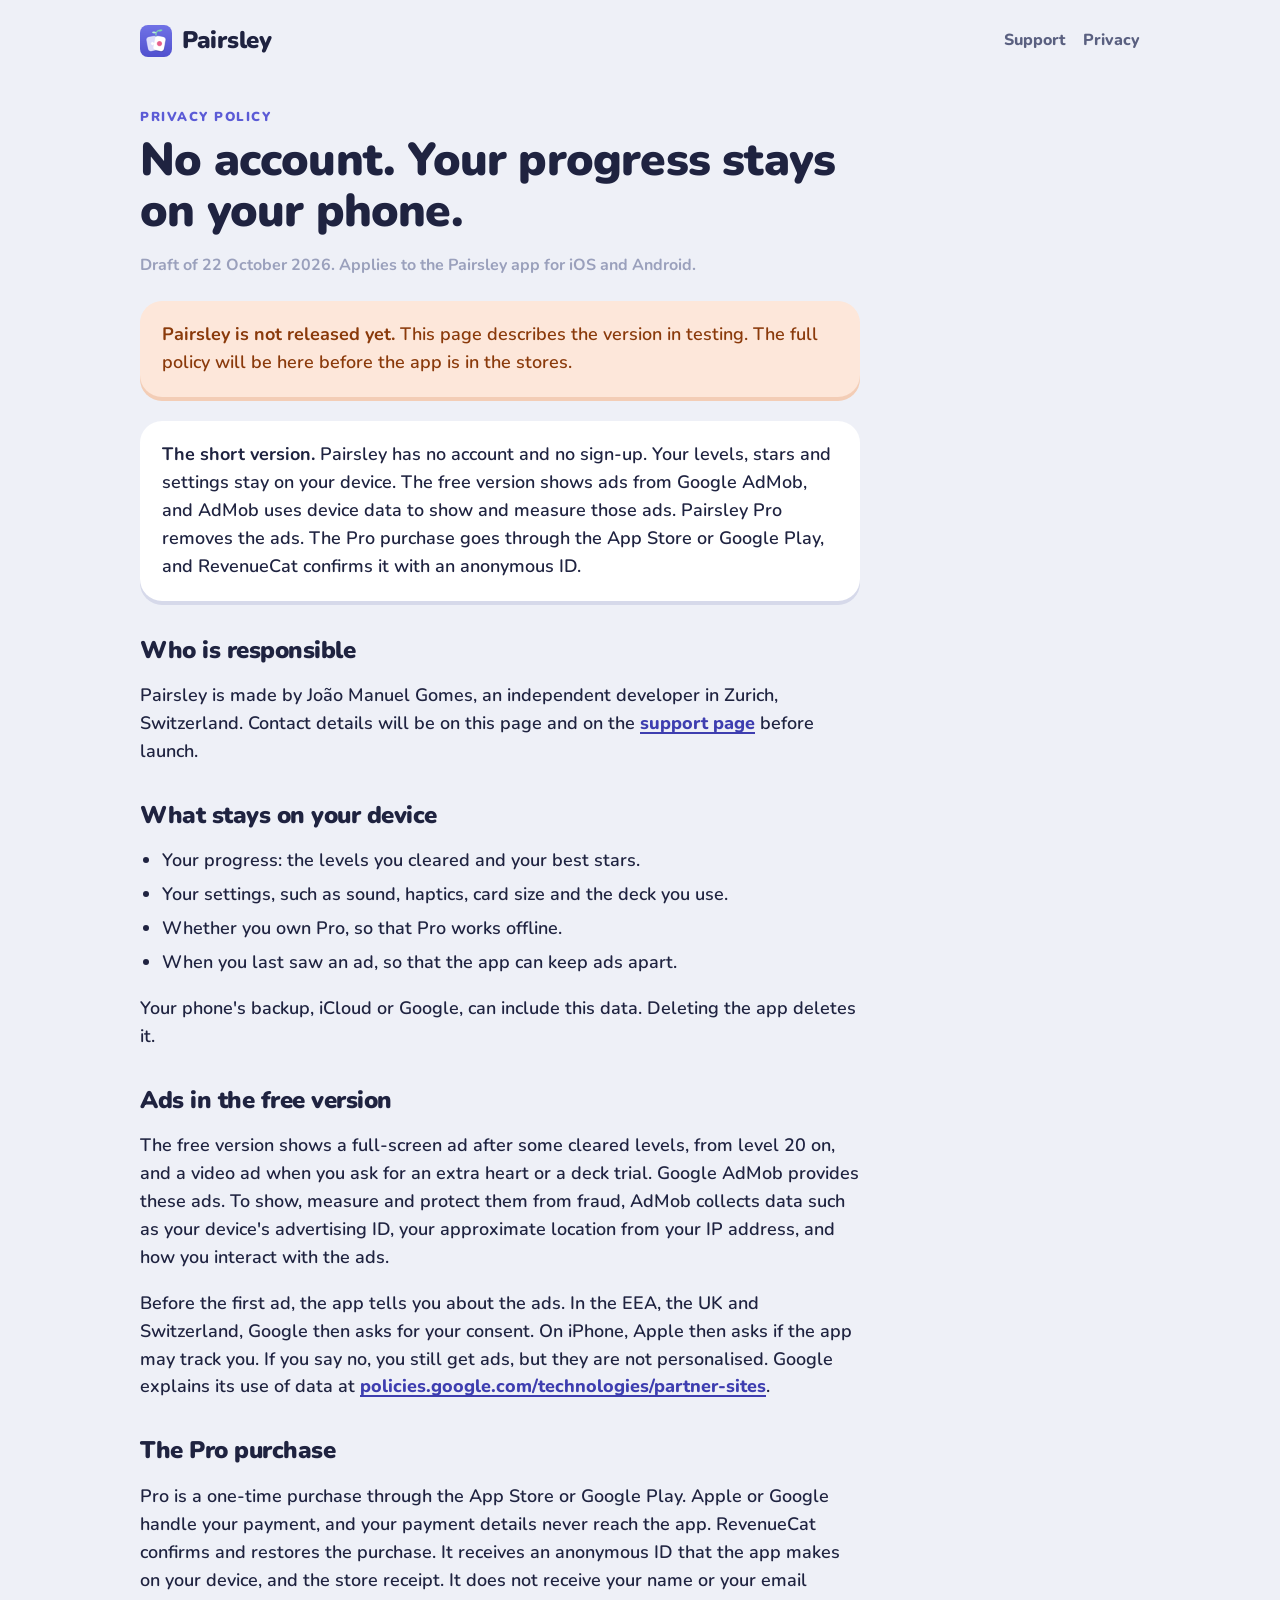
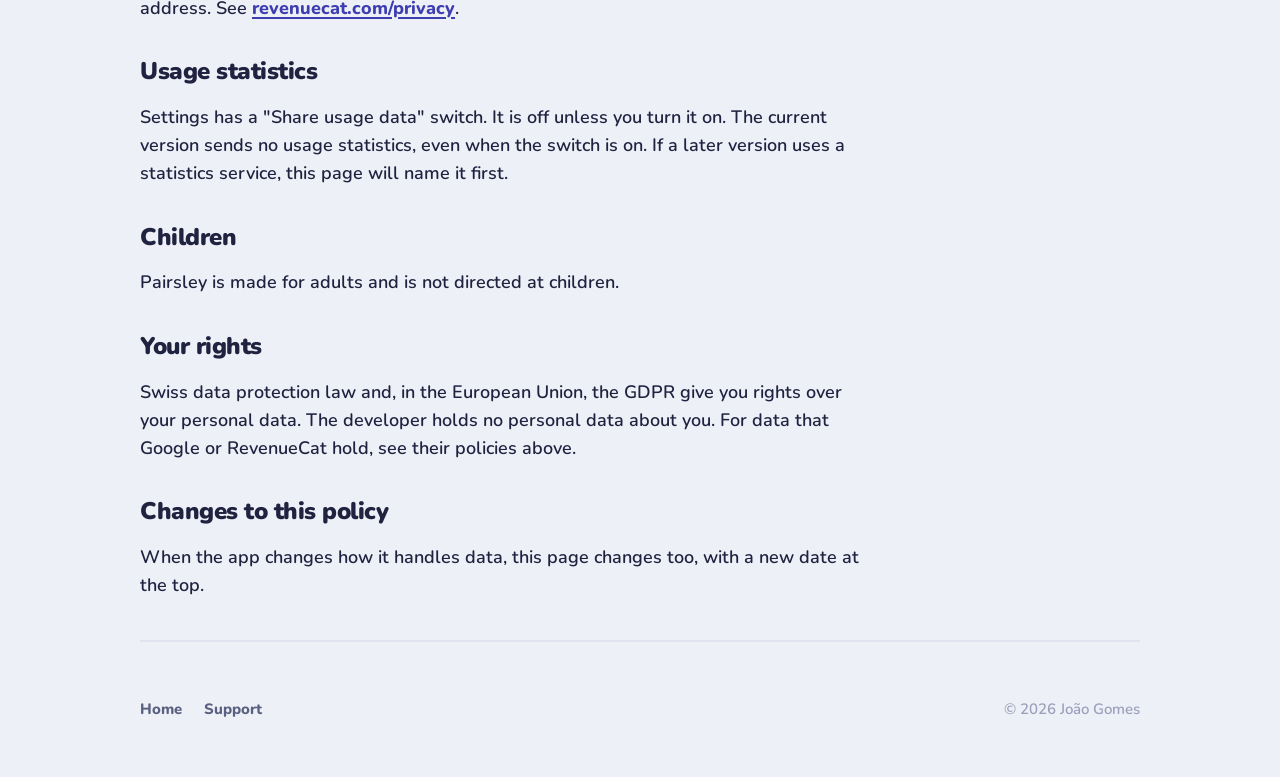
==== privacy/index.html @ c7f66eec "site: add the landing, privacy and support pages The first version of the Pairsley website. The priv" ====
<!doctype html>
<html lang="en">
<head>
  <meta charset="utf-8">
  <meta name="viewport" content="width=device-width, initial-scale=1">
  <title>Privacy policy — Pairsley</title>
  <meta name="description" content="How the Pairsley memory game handles your data. No account, progress stays on your phone, ads in the free version.">
  <meta name="author" content="João Gomes">
  <meta name="theme-color" content="#EEF0F7">
  <link rel="icon" type="image/png" sizes="32x32" href="../assets/icons/icon-32.png">
  <link rel="apple-touch-icon" href="../assets/icons/apple-touch-icon.png">
  <link rel="preconnect" href="https://fonts.googleapis.com">
  <link rel="preconnect" href="https://fonts.gstatic.com" crossorigin>
  <link href="https://fonts.googleapis.com/css2?family=Nunito:wght@600;700;800;900&display=swap" rel="stylesheet">
  <link rel="stylesheet" href="../assets/site.css">
</head>
<body>
<main>
  <header class="brand">
    <a class="wordmark" href="../"><img src="../assets/icons/icon-48.png" width="32" height="32" alt="">Pairsley</a>
    <nav>
      <a href="../support/">Support</a>
      <a href="../privacy/">Privacy</a>
    </nav>
  </header>

  <div class="prose">
    <p class="eyebrow">Privacy policy</p>
    <h1>No account. Your progress stays on your phone.</h1>
    <p class="meta">Draft of 22 October 2026. Applies to the Pairsley app for iOS and Android.</p>

    <div class="card note">
      <p><strong>Pairsley is not released yet.</strong> This page describes the version in testing. The full policy will be here before the app is in the stores.</p>
    </div>

    <div class="card">
      <p><strong>The short version.</strong> Pairsley has no account and no sign-up. Your levels, stars and settings stay on your device. The free version shows ads from Google AdMob, and AdMob uses device data to show and measure those ads. Pairsley Pro removes the ads. The Pro purchase goes through the App Store or Google Play, and RevenueCat confirms it with an anonymous ID.</p>
    </div>

    <h2>Who is responsible</h2>
    <p>Pairsley is made by João Manuel Gomes, an independent developer in Zurich, Switzerland. Contact details will be on this page and on the <a href="../support/">support page</a> before launch.</p>

    <h2>What stays on your device</h2>
    <ul>
      <li>Your progress: the levels you cleared and your best stars.</li>
      <li>Your settings, such as sound, haptics, card size and the deck you use.</li>
      <li>Whether you own Pro, so that Pro works offline.</li>
      <li>When you last saw an ad, so that the app can keep ads apart.</li>
    </ul>
    <p>Your phone's backup, iCloud or Google, can include this data. Deleting the app deletes it.</p>

    <h2>Ads in the free version</h2>
    <p>The free version shows a full-screen ad after some cleared levels, from level 20 on, and a video ad when you ask for an extra heart or a deck trial. Google AdMob provides these ads. To show, measure and protect them from fraud, AdMob collects data such as your device's advertising ID, your approximate location from your IP address, and how you interact with the ads.</p>
    <p>Before the first ad, the app tells you about the ads. In the EEA, the UK and Switzerland, Google then asks for your consent. On iPhone, Apple then asks if the app may track you. If you say no, you still get ads, but they are not personalised. Google explains its use of data at <a href="https://policies.google.com/technologies/partner-sites" rel="noopener">policies.google.com/technologies/partner-sites</a>.</p>

    <h2>The Pro purchase</h2>
    <p>Pro is a one-time purchase through the App Store or Google Play. Apple or Google handle your payment, and your payment details never reach the app. RevenueCat confirms and restores the purchase. It receives an anonymous ID that the app makes on your device, and the store receipt. It does not receive your name or your email address. See <a href="https://www.revenuecat.com/privacy" rel="noopener">revenuecat.com/privacy</a>.</p>

    <h2>Usage statistics</h2>
    <p>Settings has a "Share usage data" switch. It is off unless you turn it on. The current version sends no usage statistics, even when the switch is on. If a later version uses a statistics service, this page will name it first.</p>

    <h2>Children</h2>
    <p>Pairsley is made for adults and is not directed at children.</p>

    <h2>Your rights</h2>
    <p>Swiss data protection law and, in the European Union, the GDPR give you rights over your personal data. The developer holds no personal data about you. For data that Google or RevenueCat hold, see their policies above.</p>

    <h2>Changes to this policy</h2>
    <p>When the app changes how it handles data, this page changes too, with a new date at the top.</p>
  </div>

  <footer>
    <a href="../">Home</a>
    <a href="../support/">Support</a>
    <span class="copy">© 2026 João Gomes</span>
  </footer>
</main>
</body>
</html>
---- assets/site.css ----
/* Pairsley site. Light only, like the app: approach B "Soft". */

:root {
  --canvas: #EEF0F7;
  --surface: #FFFFFF;
  --ink: #1F2340;
  --ink-soft: #5A6080;
  --ink-muted: #9AA0BC;
  --accent: #5B5BD6;
  --accent-edge: #3E3EB0;
  --line: #E1E4F0;
  --white-edge: #D6D9EA;
  --match: #DFF5EA;
  --match-ink: #0F9A82;
  --peach: #FDE7DA;
  --peach-ink: #8A3A0B;
  --lilac: #E3E3FB;
  --heart: #F06A8A;
  --star: #F5B83D;
  --radius: 22px;
  color-scheme: light;
}

* { box-sizing: border-box; }

html { -webkit-text-size-adjust: 100%; }

body {
  margin: 0;
  background: var(--canvas);
  color: var(--ink);
  font-family: "Nunito", system-ui, -apple-system, "Segoe UI", sans-serif;
  font-weight: 600;
  font-size: 18px;
  line-height: 1.55;
}

a { color: var(--accent-edge); font-weight: 800; text-decoration-thickness: 2px; text-underline-offset: 3px; overflow-wrap: anywhere; }
a:hover { color: var(--accent); }

main { overflow-wrap: break-word; max-width: 1040px; margin: 0 auto; padding: 0 20px 56px; }
.prose { max-width: 720px; }

/* Header */
.brand { display: flex; align-items: center; justify-content: space-between; padding: 22px 0 8px; }
.wordmark { display: inline-flex; align-items: center; gap: 10px; color: var(--ink); text-decoration: none; font-weight: 900; font-size: 24px; letter-spacing: -0.3px; }
.wordmark img { border-radius: 8px; }
.brand nav { display: flex; gap: 18px; }
.brand nav a { color: var(--ink-soft); text-decoration: none; font-size: 16px; }
.brand nav a:hover { color: var(--ink); }

/* Hero */
.hero { display: grid; grid-template-columns: 1.1fr 1fr; gap: 40px; align-items: center; padding: 40px 0 24px; }
.hero h1 { font-size: clamp(40px, 6vw, 64px); line-height: 1.05; font-weight: 900; letter-spacing: -1px; margin: 0 0 18px; }
.hero h1 .leaf { color: var(--match-ink); }
.lead { font-size: 21px; color: var(--ink-soft); margin: 0 0 28px; max-width: 34ch; }
.soon { display: inline-flex; align-items: center; gap: 10px; background: var(--surface); border-radius: 999px; padding: 12px 20px; font-weight: 900; box-shadow: 0 4px 0 var(--white-edge); }
.soon .dot { width: 10px; height: 10px; border-radius: 50%; background: var(--match-ink); }
.hero-shots { position: relative; height: 560px; }
.hero-shots .phone { position: absolute; width: 250px; }
.hero-shots .phone:first-child { left: 0; top: 40px; transform: rotate(-5deg); }
.hero-shots .phone:last-child { right: 0; top: 0; transform: rotate(4deg); }

/* Phone frame */
.phone { border-radius: 34px; background: var(--surface); padding: 8px; box-shadow: 0 6px 0 var(--white-edge), 0 24px 48px rgba(31, 35, 64, 0.14); }
.phone img { display: block; width: 100%; height: auto; border-radius: 27px; }

/* Sections */
section { padding: 48px 0 8px; }
h2 { font-size: 32px; font-weight: 900; letter-spacing: -0.5px; line-height: 1.15; margin: 0 0 12px; }
.section-lead { color: var(--ink-soft); margin: 0 0 28px; max-width: 46ch; }

.features { display: grid; grid-template-columns: repeat(3, 1fr); gap: 16px; }
.feature { background: var(--surface); border-radius: var(--radius); padding: 22px; box-shadow: 0 4px 0 var(--white-edge); }
.feature .chip { width: 44px; height: 44px; border-radius: 14px; display: grid; place-items: center; font-size: 22px; font-weight: 900; margin-bottom: 14px; }
.feature h3 { margin: 0 0 6px; font-size: 19px; font-weight: 900; }
.feature p { margin: 0; color: var(--ink-soft); font-size: 16px; }
.chip.lilac { background: var(--lilac); color: var(--accent-edge); }
.chip.match { background: var(--match); color: var(--match-ink); }
.chip.peach { background: var(--peach); color: var(--peach-ink); }
.chip.heart { background: #FFE4E9; color: #B83A5C; }

.shots { display: grid; grid-template-columns: repeat(4, 1fr); gap: 20px; }
.shots figure { margin: 0; }
.shots figcaption { text-align: center; font-weight: 800; color: var(--ink-soft); font-size: 15px; margin-top: 14px; }

.pro { background: var(--accent); color: #fff; border-radius: 28px; padding: 32px; box-shadow: 0 6px 0 var(--accent-edge); display: grid; grid-template-columns: 1fr auto; gap: 24px; align-items: center; }
.pro h2 { color: #fff; }
.pro p { margin: 0; color: #E3E3FB; max-width: 52ch; }
.pro .price { font-size: 44px; font-weight: 900; white-space: nowrap; }
.pro .price small { font-size: 16px; font-weight: 800; color: #E3E3FB; display: block; text-align: right; }

/* Policy and support pages */
.eyebrow { text-transform: uppercase; letter-spacing: 1.5px; font-size: 13px; font-weight: 900; color: var(--accent); margin: 40px 0 8px; }
.prose h1 { font-size: clamp(34px, 5vw, 46px); font-weight: 900; letter-spacing: -0.8px; line-height: 1.1; margin: 0 0 12px; }
.prose h2 { font-size: 24px; margin: 36px 0 8px; }
.meta { color: var(--ink-muted); font-weight: 700; font-size: 16px; }
.card { background: var(--surface); border-radius: var(--radius); padding: 20px 22px; box-shadow: 0 4px 0 var(--white-edge); margin: 24px 0; }
.card.note { background: var(--peach); box-shadow: 0 4px 0 #F3CDB6; color: var(--peach-ink); }
.card p { margin: 0; }
.prose ul { padding-left: 22px; }
.prose li { margin: 6px 0; }
details { background: var(--surface); border-radius: 18px; padding: 16px 20px; box-shadow: 0 3px 0 var(--white-edge); margin: 12px 0; }
summary { font-weight: 900; cursor: pointer; }
details p { margin: 10px 0 0; color: var(--ink-soft); }

/* Footer */
footer { display: flex; flex-wrap: wrap; gap: 8px 22px; padding-top: 56px; margin-top: 40px; border-top: 2px solid var(--line); color: var(--ink-muted); font-size: 15px; }
footer a { color: var(--ink-soft); text-decoration: none; }
footer .copy { margin-left: auto; }

@media (max-width: 860px) {
  .hero { grid-template-columns: 1fr; gap: 12px; padding-top: 24px; }
  .hero-shots { height: 440px; max-width: 420px; width: 100%; margin: 0 auto; }
  .hero-shots .phone { width: 200px; }
  .features { grid-template-columns: 1fr 1fr; }
  .shots { grid-template-columns: 1fr 1fr; }
  .pro { grid-template-columns: 1fr; }
  .pro .price small { text-align: left; }
}

@media (max-width: 520px) {
  body { font-size: 17px; }
  .brand nav { gap: 12px; }
  .hero-shots { height: 360px; }
  .hero-shots .phone { width: 160px; }
  .features { grid-template-columns: 1fr; }
  .shots { gap: 14px; }
  footer .copy { margin-left: 0; width: 100%; }
}

@media (prefers-reduced-motion: no-preference) {
  .feature, .phone { transition: transform 0.25s cubic-bezier(0.34, 1.4, 0.64, 1); }
  .feature:hover { transform: translateY(-3px); }
}
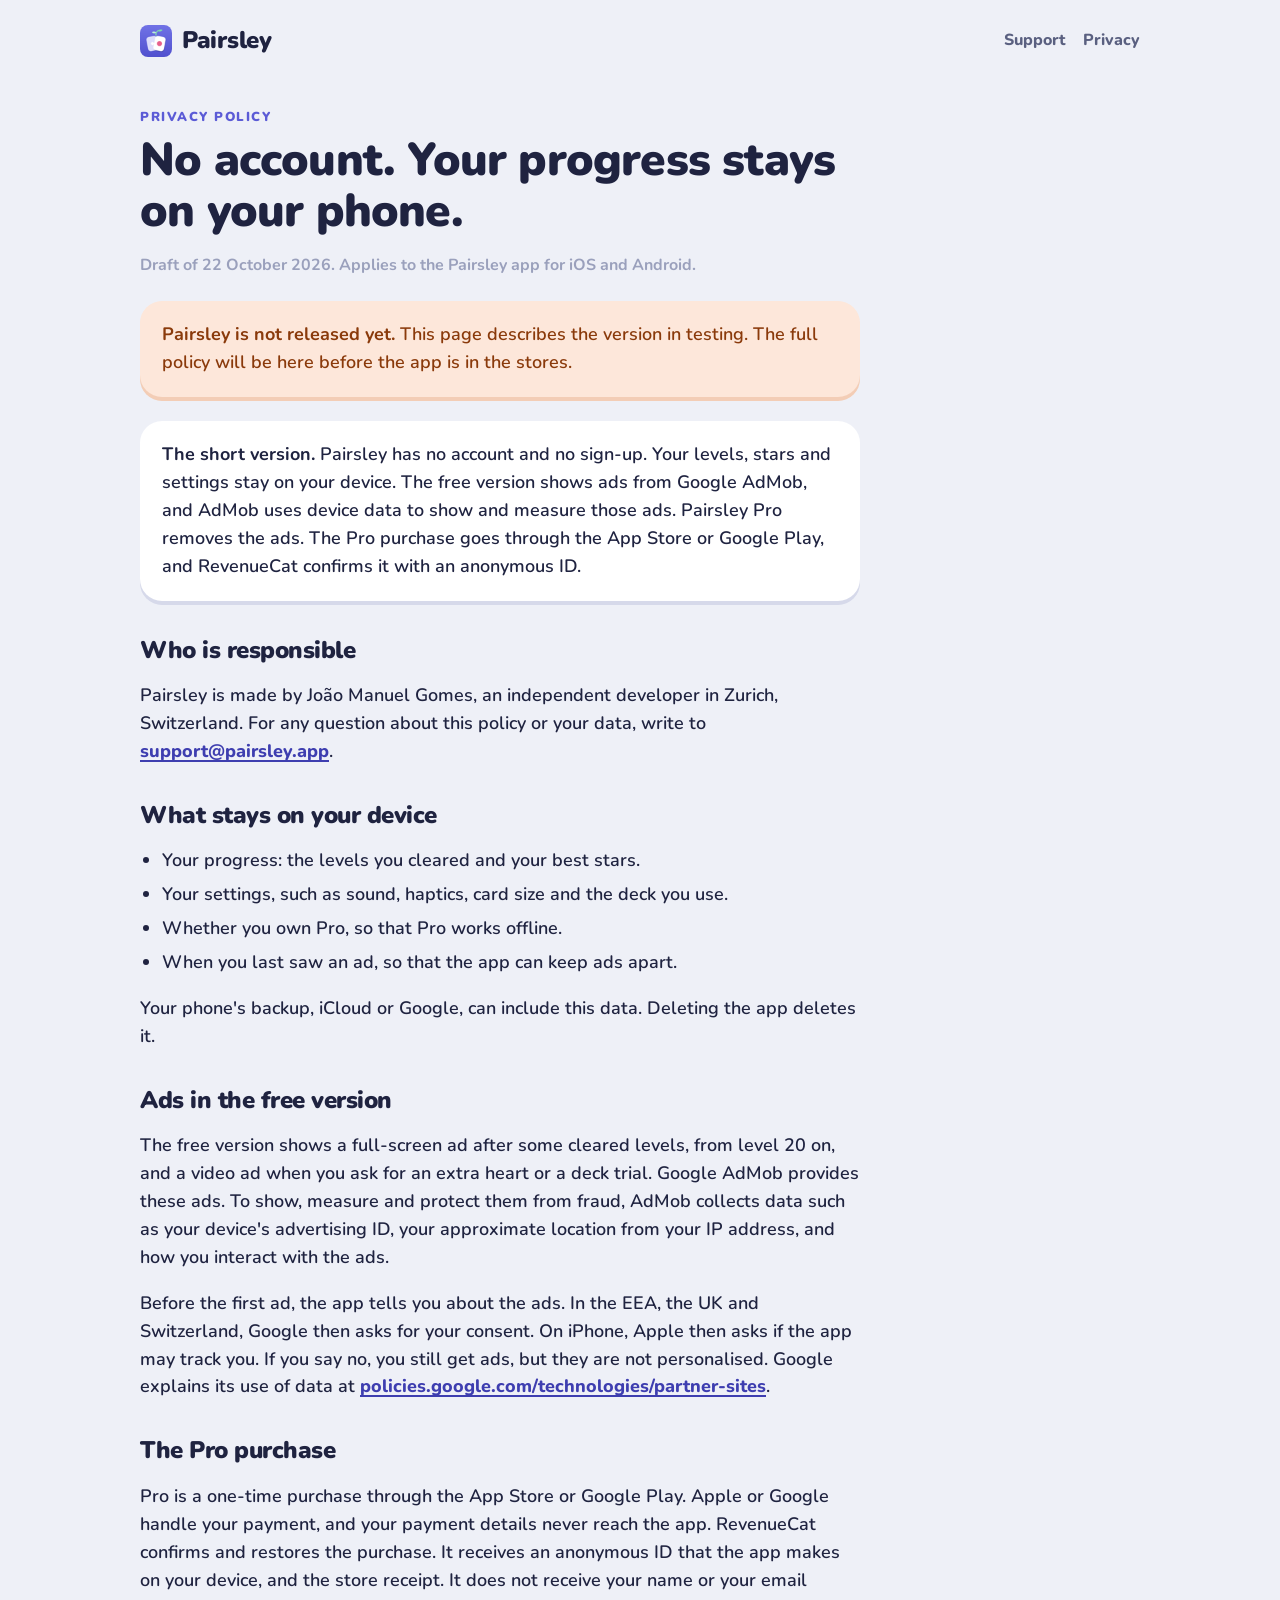
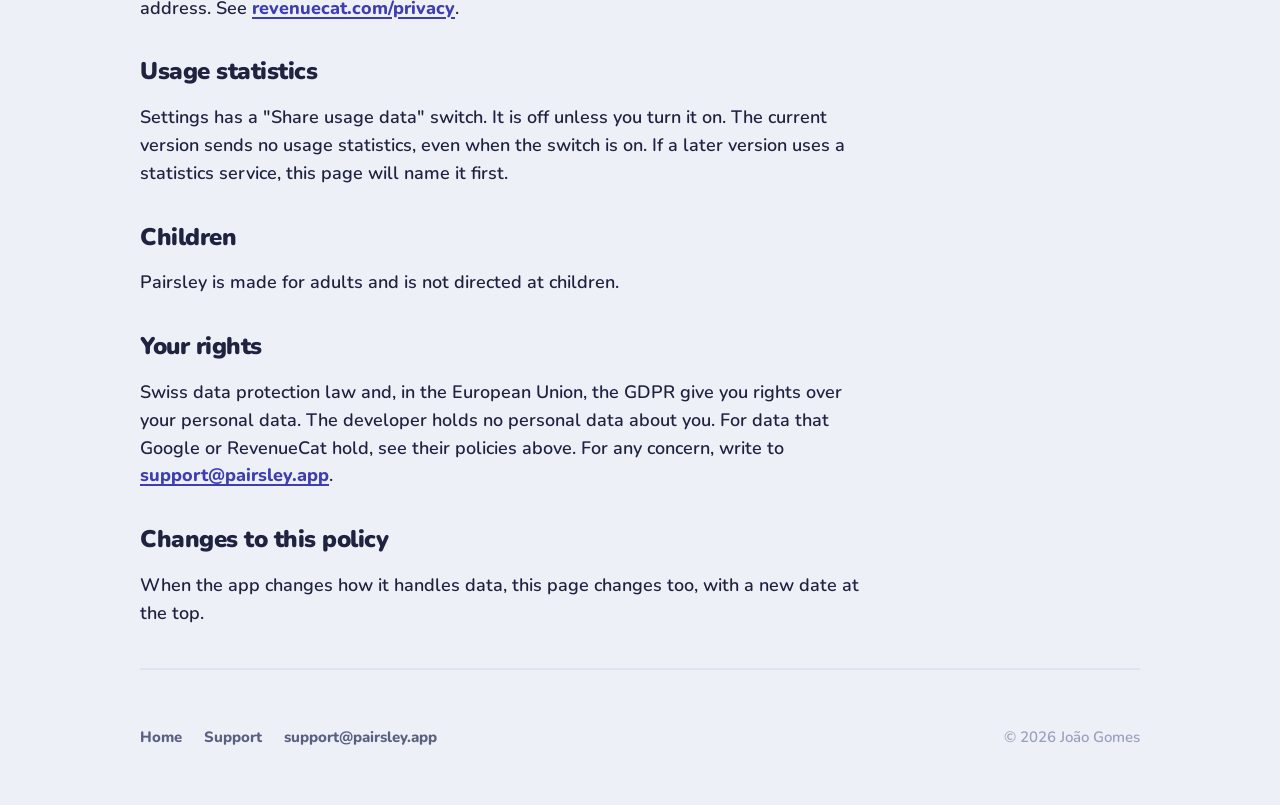
==== commit 66a9ba80: "site: add the support email address Co-Authored-By: Claude Opus 5.5 <noreply@anthropic.com>" ====
--- a/privacy/index.html
+++ b/privacy/index.html
@@ -38,7 +38,7 @@
     </div>
 
     <h2>Who is responsible</h2>
-    <p>Pairsley is made by João Manuel Gomes, an independent developer in Zurich, Switzerland. Contact details will be on this page and on the <a href="../support/">support page</a> before launch.</p>
+    <p>Pairsley is made by João Manuel Gomes, an independent developer in Zurich, Switzerland. For any question about this policy or your data, write to <a href="mailto:support@pairsley.app">support@pairsley.app</a>.</p>
 
     <h2>What stays on your device</h2>
     <ul>
@@ -63,7 +63,7 @@
     <p>Pairsley is made for adults and is not directed at children.</p>
 
     <h2>Your rights</h2>
-    <p>Swiss data protection law and, in the European Union, the GDPR give you rights over your personal data. The developer holds no personal data about you. For data that Google or RevenueCat hold, see their policies above.</p>
+    <p>Swiss data protection law and, in the European Union, the GDPR give you rights over your personal data. The developer holds no personal data about you. For data that Google or RevenueCat hold, see their policies above. For any concern, write to <a href="mailto:support@pairsley.app">support@pairsley.app</a>.</p>
 
     <h2>Changes to this policy</h2>
     <p>When the app changes how it handles data, this page changes too, with a new date at the top.</p>
@@ -72,6 +72,7 @@
   <footer>
     <a href="../">Home</a>
     <a href="../support/">Support</a>
+    <a href="mailto:support@pairsley.app">support@pairsley.app</a>
     <span class="copy">© 2026 João Gomes</span>
   </footer>
 </main>
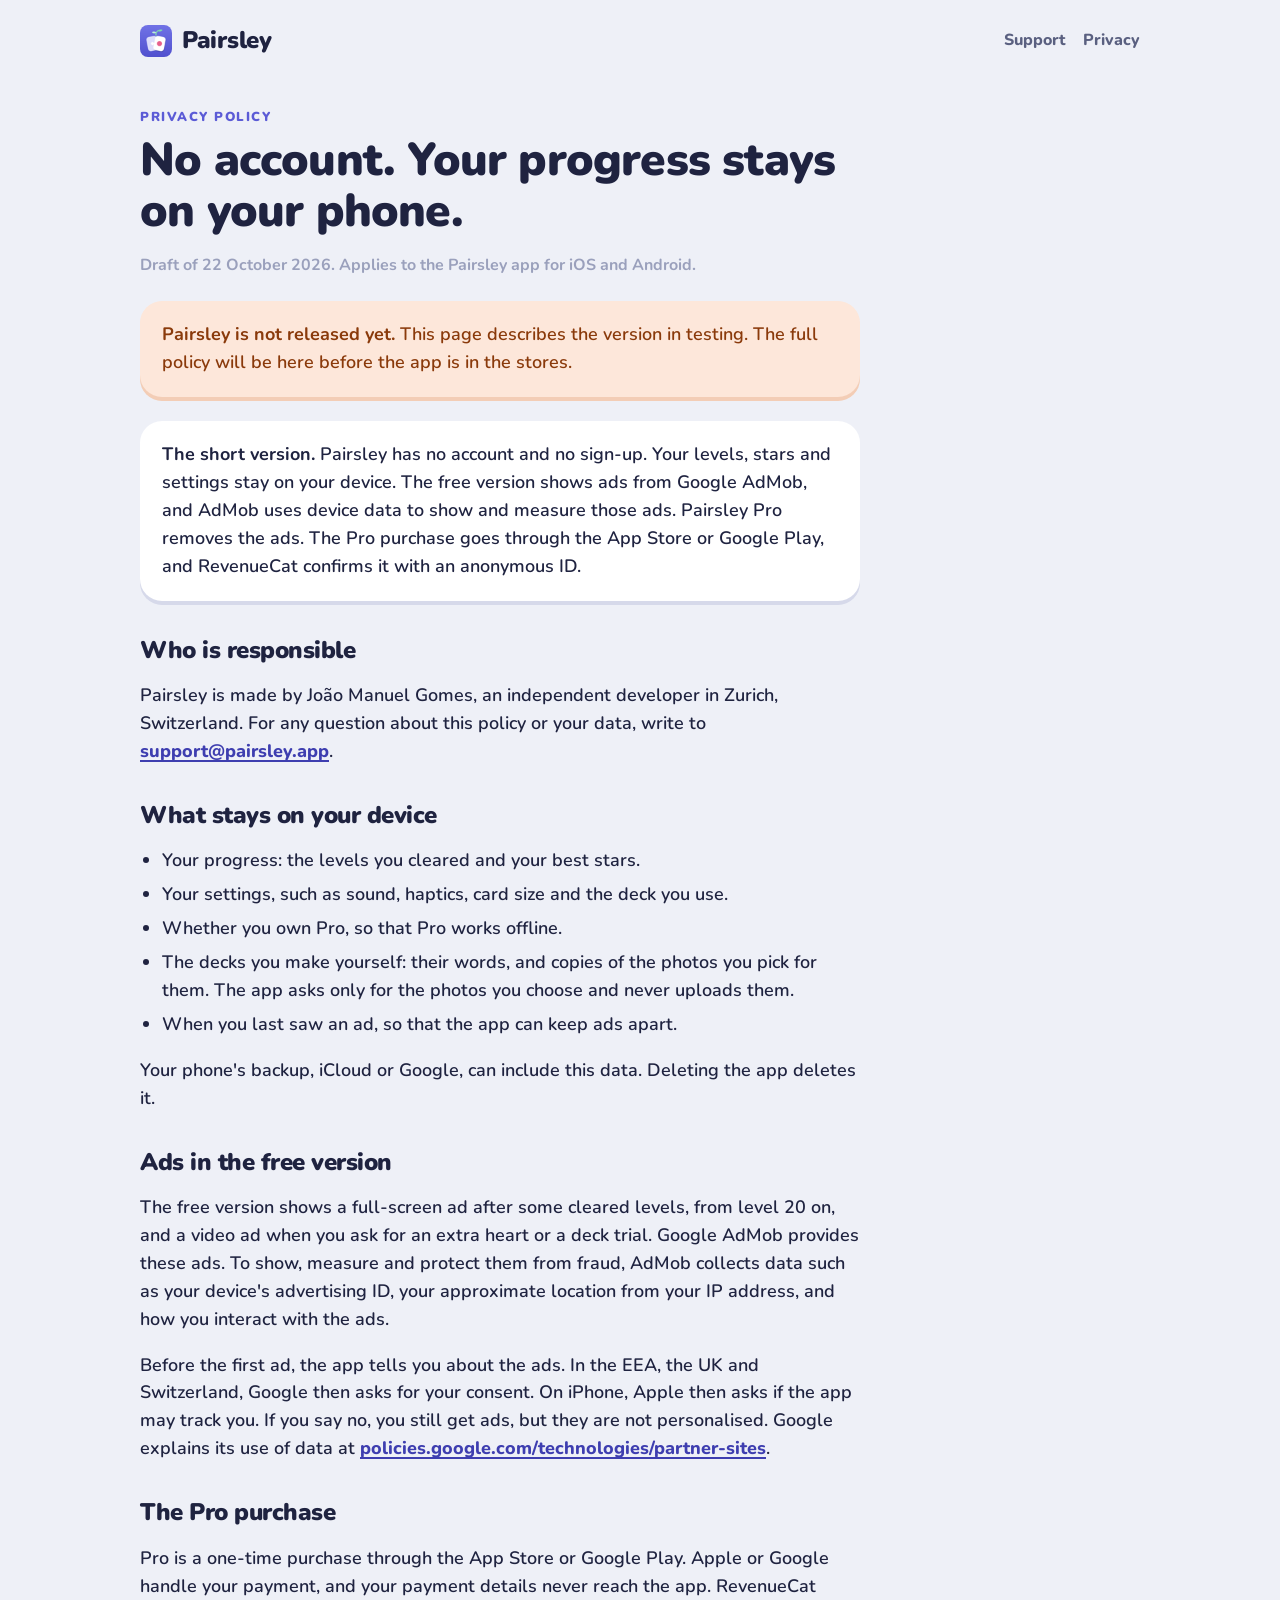
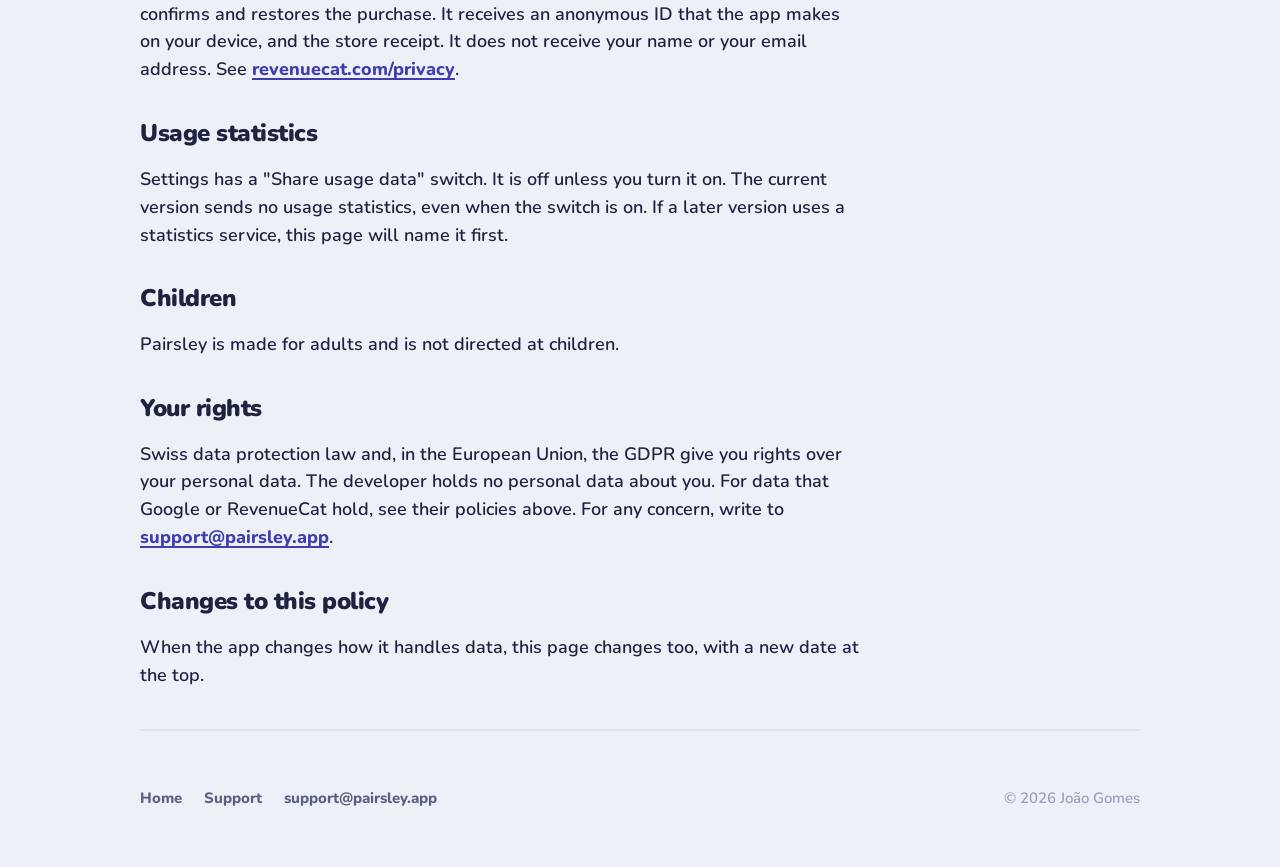
==== commit 92bc429a: "privacy: say that own decks and their photos stay on the phone Co-Authored-By: Claude Opus 5.5 <nore" ====
--- a/privacy/index.html
+++ b/privacy/index.html
@@ -45,6 +45,7 @@
       <li>Your progress: the levels you cleared and your best stars.</li>
       <li>Your settings, such as sound, haptics, card size and the deck you use.</li>
       <li>Whether you own Pro, so that Pro works offline.</li>
+      <li>The decks you make yourself: their words, and copies of the photos you pick for them. The app asks only for the photos you choose and never uploads them.</li>
       <li>When you last saw an ad, so that the app can keep ads apart.</li>
     </ul>
     <p>Your phone's backup, iCloud or Google, can include this data. Deleting the app deletes it.</p>
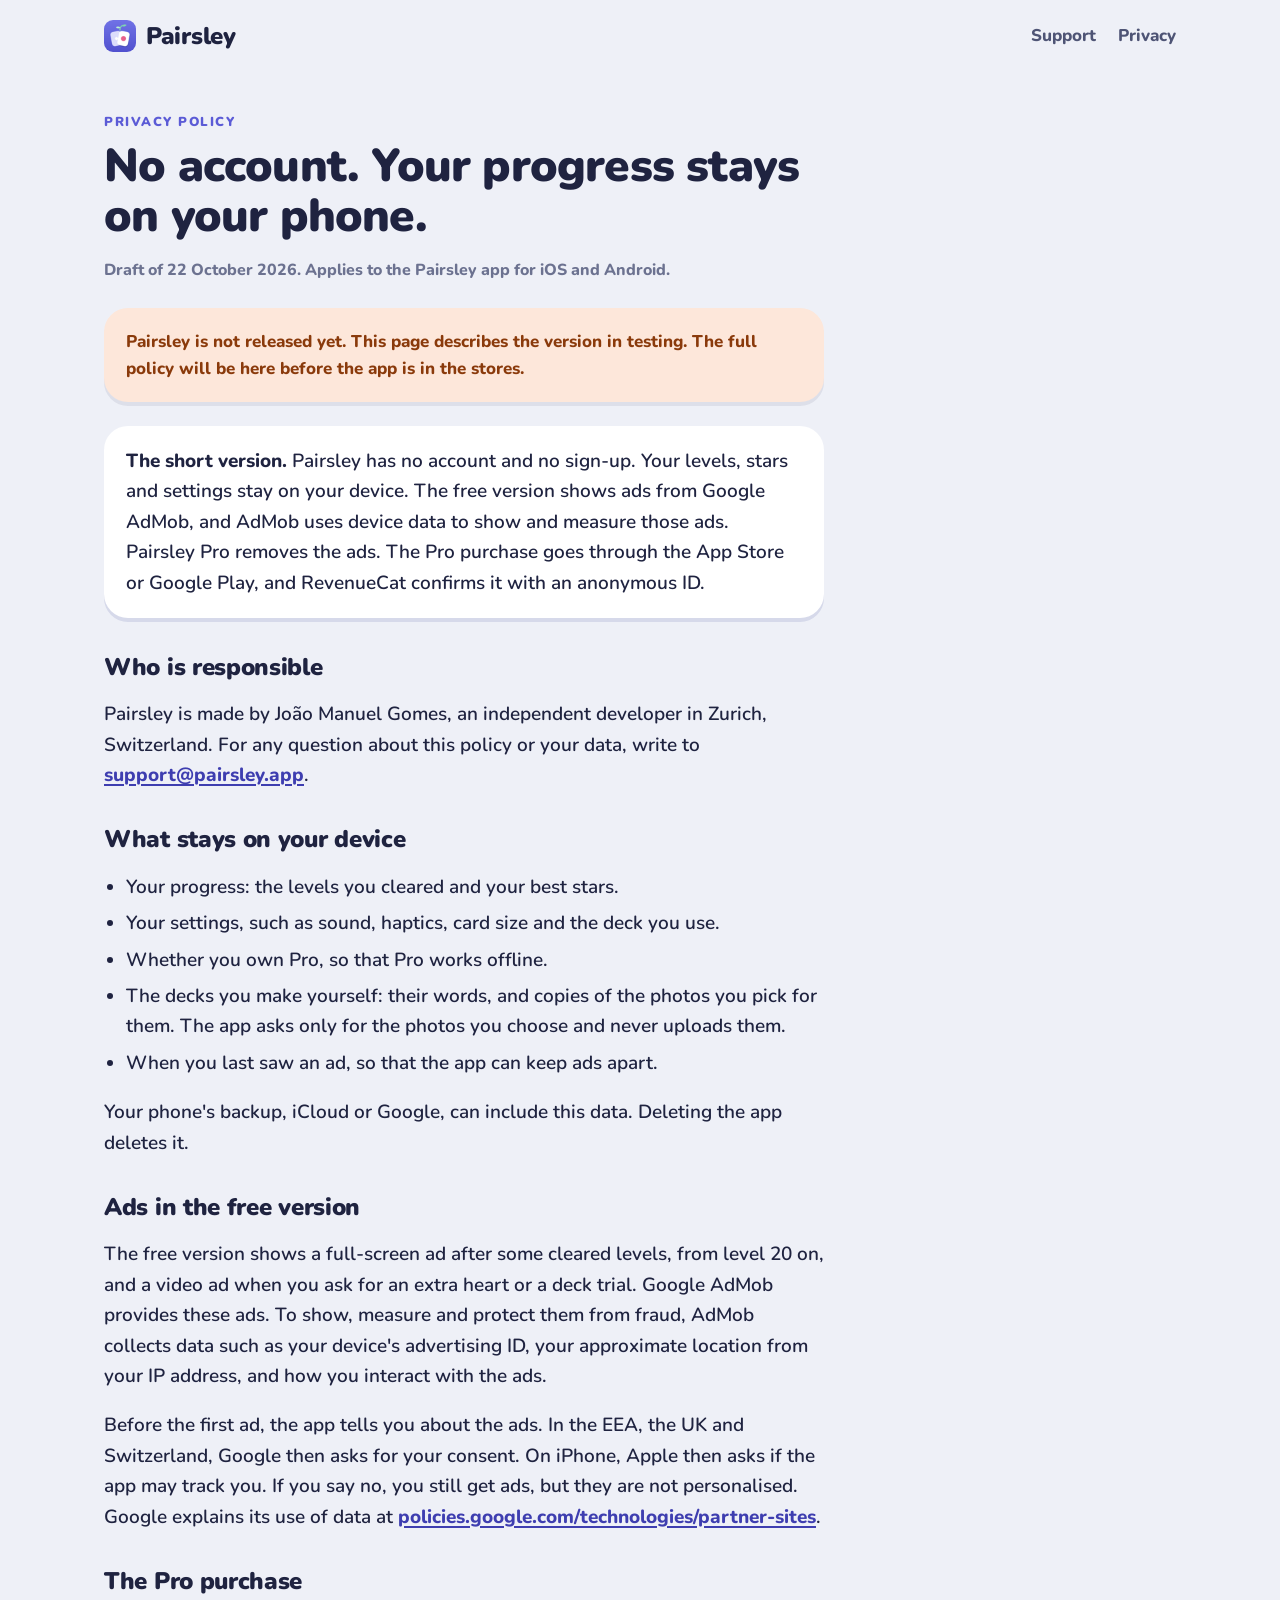
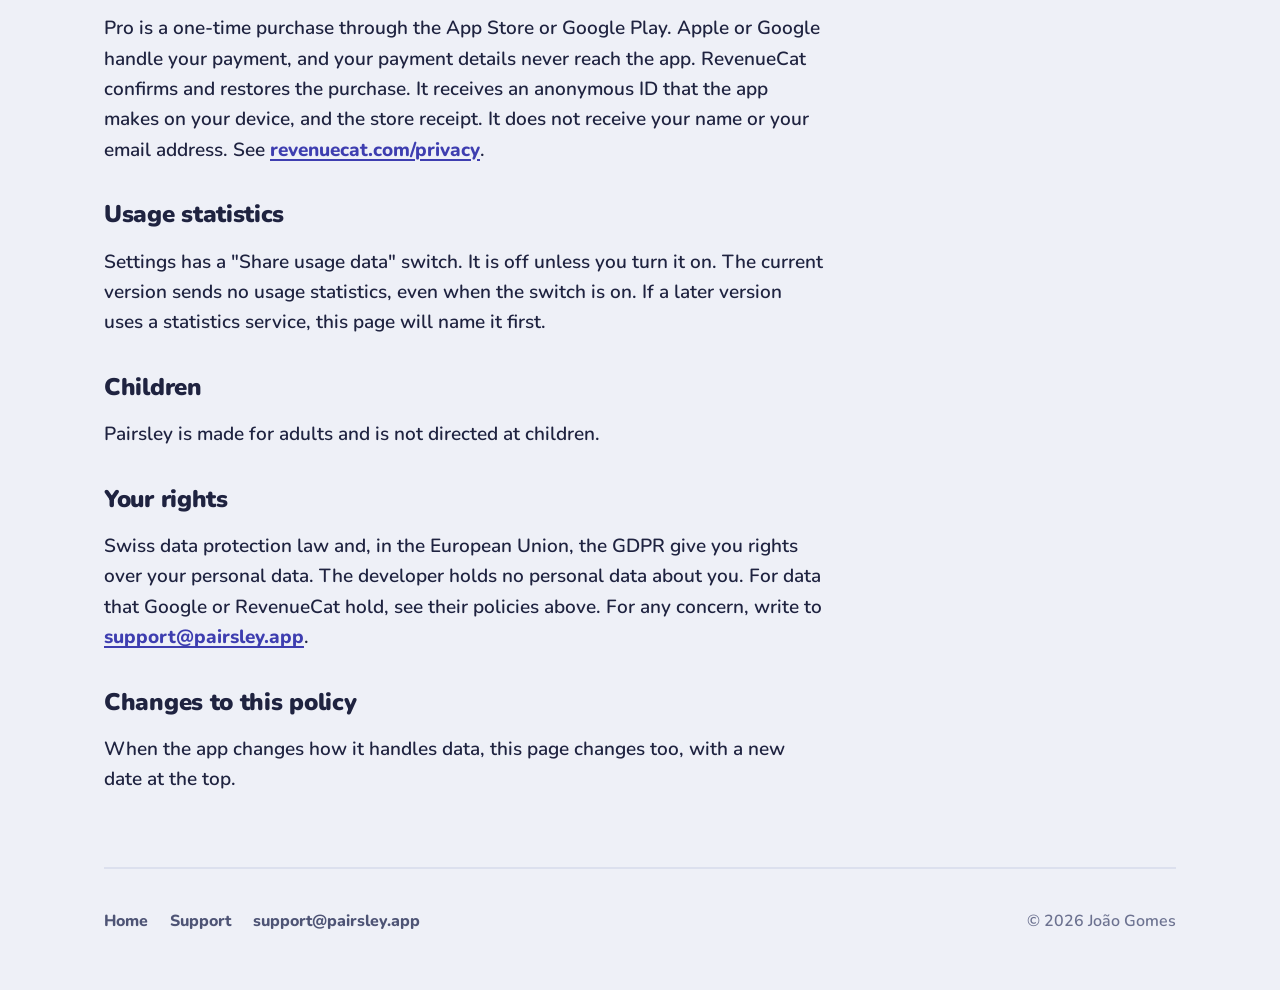
==== commit d707cd63: "site: redesign the landing page around the store screenshots The page now follows the store screensh" ====
--- a/privacy/index.html
+++ b/privacy/index.html
@@ -3,15 +3,12 @@
 <head>
   <meta charset="utf-8">
   <meta name="viewport" content="width=device-width, initial-scale=1">
-  <title>Privacy policy — Pairsley</title>
+  <title>Privacy policy | Pairsley</title>
   <meta name="description" content="How the Pairsley memory game handles your data. No account, progress stays on your phone, ads in the free version.">
   <meta name="author" content="João Gomes">
   <meta name="theme-color" content="#EEF0F7">
   <link rel="icon" type="image/png" sizes="32x32" href="../assets/icons/icon-32.png">
   <link rel="apple-touch-icon" href="../assets/icons/apple-touch-icon.png">
-  <link rel="preconnect" href="https://fonts.googleapis.com">
-  <link rel="preconnect" href="https://fonts.gstatic.com" crossorigin>
-  <link href="https://fonts.googleapis.com/css2?family=Nunito:wght@600;700;800;900&display=swap" rel="stylesheet">
   <link rel="stylesheet" href="../assets/site.css">
 </head>
 <body>
--- a/assets/site.css
+++ b/assets/site.css
@@ -1,29 +1,40 @@
-/* Pairsley site. Light only, like the app: approach B "Soft". */
+/* Pairsley site. The app's "Soft" look: Nunito, chunky soft edges, one
+   indigo accent. Light only, like the app.
+   Radius rule: pills and buttons are full-round, cards and panels 24px,
+   phone frames 34px. */
+
+@font-face { font-family: "Nunito"; font-weight: 600; font-display: swap; src: url("fonts/Nunito-SemiBold.ttf") format("truetype"); }
+@font-face { font-family: "Nunito"; font-weight: 800; font-display: swap; src: url("fonts/Nunito-ExtraBold.ttf") format("truetype"); }
+@font-face { font-family: "Nunito"; font-weight: 900; font-display: swap; src: url("fonts/Nunito-Black.ttf") format("truetype"); }
 
 :root {
   --canvas: #EEF0F7;
   --surface: #FFFFFF;
   --ink: #1F2340;
-  --ink-soft: #5A6080;
-  --ink-muted: #9AA0BC;
+  --ink-soft: #4E5475;
+  --ink-muted: #6C7290;
   --accent: #5B5BD6;
   --accent-edge: #3E3EB0;
-  --line: #E1E4F0;
-  --white-edge: #D6D9EA;
-  --match: #DFF5EA;
-  --match-ink: #0F9A82;
-  --peach: #FDE7DA;
-  --peach-ink: #8A3A0B;
-  --lilac: #E3E3FB;
-  --heart: #F06A8A;
-  --star: #F5B83D;
-  --radius: 22px;
+  --accent-ink: #FFFFFF;
+  --accent-soft: #E3E3FB;
+  --leaf: #0F9A82;
+  --line: #DCE0EE;
+  --edge: #D6D9EA;
+  --shadow: 31, 35, 64;
+  --tint-flags: #E3EEFB;
+  --tint-landmarks: #F5EDDD;
+  --tint-art: #F4E5EC;
+  --tint-math: #DFF3EA;
+  --tint-more: #ECEAFB;
+  --tag: #FDE7DA;
+  --tag-ink: #8A3A0B;
+  --radius: 24px;
   color-scheme: light;
 }
 
 * { box-sizing: border-box; }
-
-html { -webkit-text-size-adjust: 100%; }
+html { -webkit-text-size-adjust: 100%; scroll-behavior: smooth; }
+@media (prefers-reduced-motion: reduce) { html { scroll-behavior: auto; } }
 
 body {
   margin: 0;
@@ -31,105 +42,159 @@
   color: var(--ink);
   font-family: "Nunito", system-ui, -apple-system, "Segoe UI", sans-serif;
   font-weight: 600;
-  font-size: 18px;
-  line-height: 1.55;
-}
-
+  font-size: 19px;
+  line-height: 1.6;
+}
+
+img { max-width: 100%; height: auto; }
 a { color: var(--accent-edge); font-weight: 800; text-decoration-thickness: 2px; text-underline-offset: 3px; overflow-wrap: anywhere; }
 a:hover { color: var(--accent); }
-
-main { overflow-wrap: break-word; max-width: 1040px; margin: 0 auto; padding: 0 20px 56px; }
+:focus-visible { outline: 3px solid var(--accent); outline-offset: 3px; border-radius: 8px; }
+
+main { overflow-wrap: break-word; max-width: 1120px; margin: 0 auto; padding: 0 24px 56px; }
 .prose { max-width: 720px; }
+.prose .lead { max-width: none; font-size: 20px; }
 
 /* Header */
-.brand { display: flex; align-items: center; justify-content: space-between; padding: 22px 0 8px; }
+.brand { display: flex; align-items: center; justify-content: space-between; gap: 16px; min-height: 72px; }
 .wordmark { display: inline-flex; align-items: center; gap: 10px; color: var(--ink); text-decoration: none; font-weight: 900; font-size: 24px; letter-spacing: -0.3px; }
-.wordmark img { border-radius: 8px; }
-.brand nav { display: flex; gap: 18px; }
-.brand nav a { color: var(--ink-soft); text-decoration: none; font-size: 16px; }
+.wordmark img { border-radius: 9px; }
+.brand nav { display: flex; gap: 22px; }
+.brand nav a { color: var(--ink-soft); text-decoration: none; font-size: 17px; }
 .brand nav a:hover { color: var(--ink); }
 
+/* Phone frame */
+.phone { border-radius: 34px; background: var(--surface); padding: 9px; box-shadow: 0 6px 0 var(--edge), 0 26px 50px rgba(var(--shadow), 0.16); }
+.phone img { display: block; width: 100%; border-radius: 26px; }
+
+/* A pair of cards, enlarged: card = card */
+.pair { display: inline-flex; align-items: center; gap: 12px; background: var(--surface); border-radius: var(--radius); padding: 14px 16px; box-shadow: 0 5px 0 var(--edge), 0 22px 44px rgba(var(--shadow), 0.18); }
+.pair img { display: block; width: 96px; border-radius: 18px; }
+.pair .eq { font-size: 34px; font-weight: 900; color: var(--accent); line-height: 1; }
+
 /* Hero */
-.hero { display: grid; grid-template-columns: 1.1fr 1fr; gap: 40px; align-items: center; padding: 40px 0 24px; }
-.hero h1 { font-size: clamp(40px, 6vw, 64px); line-height: 1.05; font-weight: 900; letter-spacing: -1px; margin: 0 0 18px; }
-.hero h1 .leaf { color: var(--match-ink); }
-.lead { font-size: 21px; color: var(--ink-soft); margin: 0 0 28px; max-width: 34ch; }
-.soon { display: inline-flex; align-items: center; gap: 10px; background: var(--surface); border-radius: 999px; padding: 12px 20px; font-weight: 900; box-shadow: 0 4px 0 var(--white-edge); }
-.soon .dot { width: 10px; height: 10px; border-radius: 50%; background: var(--match-ink); }
-.hero-shots { position: relative; height: 560px; }
-.hero-shots .phone { position: absolute; width: 250px; }
-.hero-shots .phone:first-child { left: 0; top: 40px; transform: rotate(-5deg); }
-.hero-shots .phone:last-child { right: 0; top: 0; transform: rotate(4deg); }
-
-/* Phone frame */
-.phone { border-radius: 34px; background: var(--surface); padding: 8px; box-shadow: 0 6px 0 var(--white-edge), 0 24px 48px rgba(31, 35, 64, 0.14); }
-.phone img { display: block; width: 100%; height: auto; border-radius: 27px; }
+.hero { display: grid; grid-template-columns: 1.05fr 1fr; gap: 48px; align-items: center; padding: 48px 0 40px; }
+.hero h1 { font-size: clamp(44px, 6vw, 68px); line-height: 1.04; font-weight: 900; letter-spacing: -1.5px; margin: 0 0 20px; }
+.hero h1 .leaf { color: var(--leaf); }
+.lead { font-size: 22px; color: var(--ink-soft); margin: 0 0 30px; max-width: 32ch; }
+.actions { display: flex; flex-wrap: wrap; align-items: center; gap: 14px 24px; }
+.soon { display: inline-flex; align-items: center; background: var(--surface); color: var(--ink); border-radius: 999px; padding: 14px 24px; font-weight: 900; box-shadow: 0 4px 0 var(--edge); }
+.hero-art { position: relative; max-width: 360px; margin: 0 auto; width: 100%; }
+.hero-art .phone { transform: rotate(3deg); }
+.hero-art .pair { position: absolute; left: -96px; bottom: 120px; transform: rotate(-4deg); }
 
 /* Sections */
-section { padding: 48px 0 8px; }
-h2 { font-size: 32px; font-weight: 900; letter-spacing: -0.5px; line-height: 1.15; margin: 0 0 12px; }
-.section-lead { color: var(--ink-soft); margin: 0 0 28px; max-width: 46ch; }
-
-.features { display: grid; grid-template-columns: repeat(3, 1fr); gap: 16px; }
-.feature { background: var(--surface); border-radius: var(--radius); padding: 22px; box-shadow: 0 4px 0 var(--white-edge); }
-.feature .chip { width: 44px; height: 44px; border-radius: 14px; display: grid; place-items: center; font-size: 22px; font-weight: 900; margin-bottom: 14px; }
-.feature h3 { margin: 0 0 6px; font-size: 19px; font-weight: 900; }
-.feature p { margin: 0; color: var(--ink-soft); font-size: 16px; }
-.chip.lilac { background: var(--lilac); color: var(--accent-edge); }
-.chip.match { background: var(--match); color: var(--match-ink); }
-.chip.peach { background: var(--peach); color: var(--peach-ink); }
-.chip.heart { background: #FFE4E9; color: #B83A5C; }
-
-.shots { display: grid; grid-template-columns: repeat(4, 1fr); gap: 20px; }
-.shots figure { margin: 0; }
-.shots figcaption { text-align: center; font-weight: 800; color: var(--ink-soft); font-size: 15px; margin-top: 14px; }
-
-.pro { background: var(--accent); color: #fff; border-radius: 28px; padding: 32px; box-shadow: 0 6px 0 var(--accent-edge); display: grid; grid-template-columns: 1fr auto; gap: 24px; align-items: center; }
-.pro h2 { color: #fff; }
-.pro p { margin: 0; color: #E3E3FB; max-width: 52ch; }
-.pro .price { font-size: 44px; font-weight: 900; white-space: nowrap; }
-.pro .price small { font-size: 16px; font-weight: 800; color: #E3E3FB; display: block; text-align: right; }
+section { padding: 72px 0 0; scroll-margin-top: 16px; }
+h2 { font-size: clamp(32px, 4vw, 44px); font-weight: 900; letter-spacing: -0.8px; line-height: 1.1; margin: 0 0 14px; }
+.section-lead { color: var(--ink-soft); font-size: 21px; margin: 0 0 32px; max-width: 52ch; }
+.tag { display: inline-block; vertical-align: 2px; margin-left: 6px; padding: 1px 9px; border-radius: 999px; background: var(--tag); color: var(--tag-ink); font-size: 13px; font-weight: 900; letter-spacing: 0.5px; }
+
+/* Decks: five tiles, the Flags tile spans two rows */
+.decks { display: grid; grid-template-columns: 1.2fr 1fr 1fr; grid-template-rows: auto auto; gap: 18px; }
+.deck { border-radius: var(--radius); padding: 26px; display: flex; flex-direction: column; gap: 18px; }
+.deck h3 { margin: 0; font-size: 22px; font-weight: 900; }
+.deck p { margin: 4px 0 0; color: var(--ink-soft); font-size: 17px; }
+.deck .pair { align-self: flex-start; box-shadow: 0 4px 0 rgba(var(--shadow), 0.08); }
+.deck .pair img { width: 84px; border-radius: 16px; }
+.deck-flags { background: var(--tint-flags); grid-row: span 2; justify-content: space-between; }
+.deck-flags .pair { align-self: center; margin: auto 0; }
+.deck-flags .pair img { width: 140px; }
+.deck-landmarks { background: var(--tint-landmarks); }
+.deck-art { background: var(--tint-art); }
+.deck-math { background: var(--tint-math); }
+.deck-more { background: var(--tint-more); justify-content: space-between; }
+.deck-more ul { display: flex; flex-wrap: wrap; gap: 10px; margin: 0; padding: 0; list-style: none; }
+.deck-more .tag { margin: 0 2px; }
+.deck-more li { background: var(--surface); border-radius: 999px; padding: 8px 16px; font-weight: 900; font-size: 16px; box-shadow: 0 3px 0 rgba(var(--shadow), 0.08); }
+.deck-note { color: var(--ink-soft); font-size: 17px; margin: 18px 0 0; }
+
+/* Text beside a phone */
+.split { display: grid; grid-template-columns: 1fr 1fr; gap: 64px; align-items: center; }
+.split .copy-col p { color: var(--ink-soft); max-width: 46ch; }
+.split .art { position: relative; max-width: 330px; width: 100%; margin: 0 auto; }
+.split.flip .art { order: 2; }
+.note { display: inline-block; margin-top: 8px; padding: 10px 16px; border-radius: 16px; background: var(--accent-soft); color: var(--ink); font-size: 17px; font-weight: 800; }
+.art .editor-card { position: absolute; left: -110px; top: 46px; width: 300px; border-radius: 20px; transform: rotate(-3deg); box-shadow: 0 5px 0 var(--edge), 0 24px 46px rgba(var(--shadow), 0.2); }
+
+/* Practice: a centered band, the screen cut off at the bottom */
+.band { margin-top: 72px; background: var(--surface); border-radius: 32px; padding: 64px 24px 0; text-align: center; overflow: hidden; box-shadow: 0 6px 0 var(--edge); }
+.band h2 { font-size: clamp(36px, 5vw, 56px); }
+.band p { color: var(--ink-soft); font-size: 21px; max-width: 44ch; margin: 0 auto 40px; }
+.band .phone { max-width: 320px; margin: 0 auto -260px; box-shadow: 0 6px 0 var(--edge); background: var(--canvas); }
+.band-wrap { height: 420px; overflow: hidden; }
+
+/* Pricing */
+.plans { display: grid; grid-template-columns: 1fr 1fr; gap: 20px; align-items: stretch; }
+.plan { background: var(--surface); border-radius: var(--radius); padding: 30px; box-shadow: 0 5px 0 var(--edge); }
+.plan h3 { margin: 0; font-size: 24px; font-weight: 900; }
+.plan .price { font-size: 44px; font-weight: 900; letter-spacing: -1px; margin: 6px 0 2px; }
+.plan .price small { font-size: 18px; font-weight: 800; letter-spacing: 0; color: var(--ink-soft); }
+.plan .fine { margin: 0 0 18px; color: var(--ink-soft); font-size: 16px; }
+.plan ul { margin: 0; padding: 0; list-style: none; }
+.plan li { padding: 9px 0 9px 30px; position: relative; font-size: 18px; }
+.plan li::before { content: ""; position: absolute; left: 4px; top: 18px; width: 12px; height: 7px; border-left: 3px solid var(--leaf); border-bottom: 3px solid var(--leaf); transform: rotate(-45deg); }
+.plan-pro { background: var(--accent); color: var(--accent-ink); box-shadow: 0 5px 0 var(--accent-edge); }
+.plan-pro .price small, .plan-pro .fine { color: var(--accent-ink); opacity: 0.85; }
+.plan-pro li::before { border-color: var(--accent-ink); }
+
+/* Comfort facts: two columns of short points, no boxes */
+.facts { display: grid; grid-template-columns: repeat(3, 1fr); gap: 8px 40px; }
+.fact { border-top: 2px solid var(--line); padding-top: 18px; }
+.fact h3 { margin: 0 0 4px; font-size: 20px; font-weight: 900; }
+.fact p { margin: 0 0 22px; color: var(--ink-soft); font-size: 17px; }
 
 /* Policy and support pages */
 .eyebrow { text-transform: uppercase; letter-spacing: 1.5px; font-size: 13px; font-weight: 900; color: var(--accent); margin: 40px 0 8px; }
 .prose h1 { font-size: clamp(34px, 5vw, 46px); font-weight: 900; letter-spacing: -0.8px; line-height: 1.1; margin: 0 0 12px; }
-.prose h2 { font-size: 24px; margin: 36px 0 8px; }
+.prose h2 { font-size: 24px; margin: 36px 0 8px; letter-spacing: -0.3px; }
 .meta { color: var(--ink-muted); font-weight: 700; font-size: 16px; }
-.card { background: var(--surface); border-radius: var(--radius); padding: 20px 22px; box-shadow: 0 4px 0 var(--white-edge); margin: 24px 0; }
-.card.note { background: var(--peach); box-shadow: 0 4px 0 #F3CDB6; color: var(--peach-ink); }
+.card { background: var(--surface); border-radius: var(--radius); padding: 20px 22px; box-shadow: 0 4px 0 var(--edge); margin: 24px 0; }
+.card.note { display: block; background: var(--tag); box-shadow: 0 4px 0 rgba(var(--shadow), 0.08); color: var(--tag-ink); }
 .card p { margin: 0; }
 .prose ul { padding-left: 22px; }
 .prose li { margin: 6px 0; }
-details { background: var(--surface); border-radius: 18px; padding: 16px 20px; box-shadow: 0 3px 0 var(--white-edge); margin: 12px 0; }
+details { background: var(--surface); border-radius: 18px; padding: 18px 22px; box-shadow: 0 3px 0 var(--edge); margin: 12px 0; }
 summary { font-weight: 900; cursor: pointer; }
 details p { margin: 10px 0 0; color: var(--ink-soft); }
+.faq { max-width: 760px; }
 
 /* Footer */
-footer { display: flex; flex-wrap: wrap; gap: 8px 22px; padding-top: 56px; margin-top: 40px; border-top: 2px solid var(--line); color: var(--ink-muted); font-size: 15px; }
+footer { display: flex; flex-wrap: wrap; gap: 8px 22px; padding-top: 40px; margin-top: 72px; border-top: 2px solid var(--line); color: var(--ink-muted); font-size: 16px; }
 footer a { color: var(--ink-soft); text-decoration: none; }
 footer .copy { margin-left: auto; }
 
-@media (max-width: 860px) {
-  .hero { grid-template-columns: 1fr; gap: 12px; padding-top: 24px; }
-  .hero-shots { height: 440px; max-width: 420px; width: 100%; margin: 0 auto; }
-  .hero-shots .phone { width: 200px; }
-  .features { grid-template-columns: 1fr 1fr; }
-  .shots { grid-template-columns: 1fr 1fr; }
-  .pro { grid-template-columns: 1fr; }
-  .pro .price small { text-align: left; }
-}
-
-@media (max-width: 520px) {
-  body { font-size: 17px; }
-  .brand nav { gap: 12px; }
-  .hero-shots { height: 360px; }
-  .hero-shots .phone { width: 160px; }
-  .features { grid-template-columns: 1fr; }
-  .shots { gap: 14px; }
+@media (max-width: 900px) {
+  .hero, .split { grid-template-columns: 1fr; gap: 36px; }
+  .split.flip .art { order: 0; }
+  .hero { padding-top: 24px; }
+  .hero-art { max-width: 300px; }
+  .hero-art .pair { left: -40px; bottom: 80px; }
+  .decks { grid-template-columns: 1fr 1fr; }
+  .deck-flags { grid-row: auto; grid-column: span 2; }
+  .plans, .facts { grid-template-columns: 1fr; }
+  .facts { gap: 0; }
+  .art .editor-card { left: -40px; width: 250px; }
+}
+
+@media (max-width: 560px) {
+  body { font-size: 18px; }
+  main { padding: 0 16px 48px; }
+  .brand nav { gap: 14px; }
+  .brand nav .wide { display: none; }
+  .lead, .section-lead, .band p { font-size: 19px; }
+  .hero-art { max-width: 240px; }
+  .hero-art .pair { left: -24px; bottom: 60px; }
+  .pair img { width: 72px; }
+  .decks { grid-template-columns: 1fr; }
+  .deck-flags { grid-column: auto; }
+  .art .editor-card { left: -16px; width: 210px; }
+  .band { padding-top: 44px; }
+  .band-wrap { height: 340px; }
   footer .copy { margin-left: 0; width: 100%; }
 }
 
 @media (prefers-reduced-motion: no-preference) {
-  .feature, .phone { transition: transform 0.25s cubic-bezier(0.34, 1.4, 0.64, 1); }
-  .feature:hover { transform: translateY(-3px); }
-}
+  .phone, .pair, .plan { transition: transform 0.3s cubic-bezier(0.34, 1.4, 0.64, 1); }
+  .hero-art:hover .phone { transform: rotate(1.5deg) translateY(-4px); }
+  .plan:hover { transform: translateY(-3px); }
+}
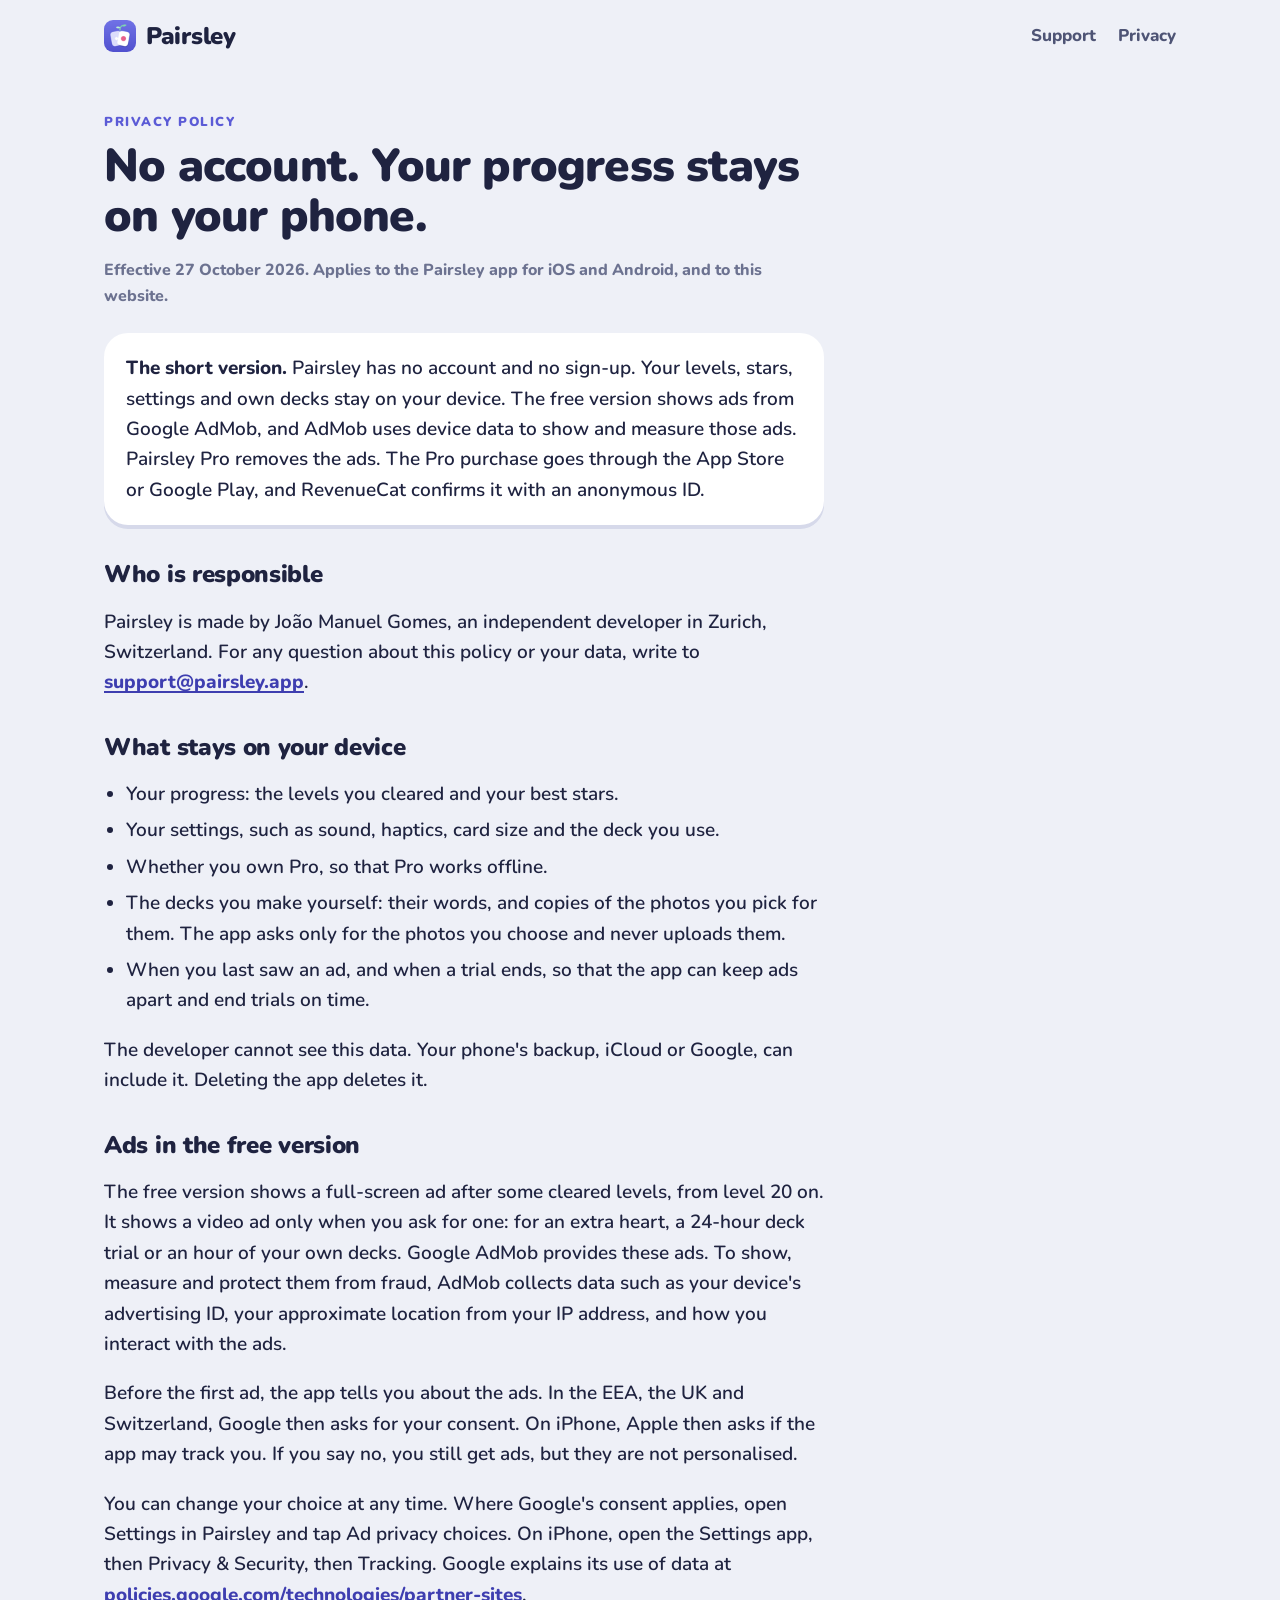
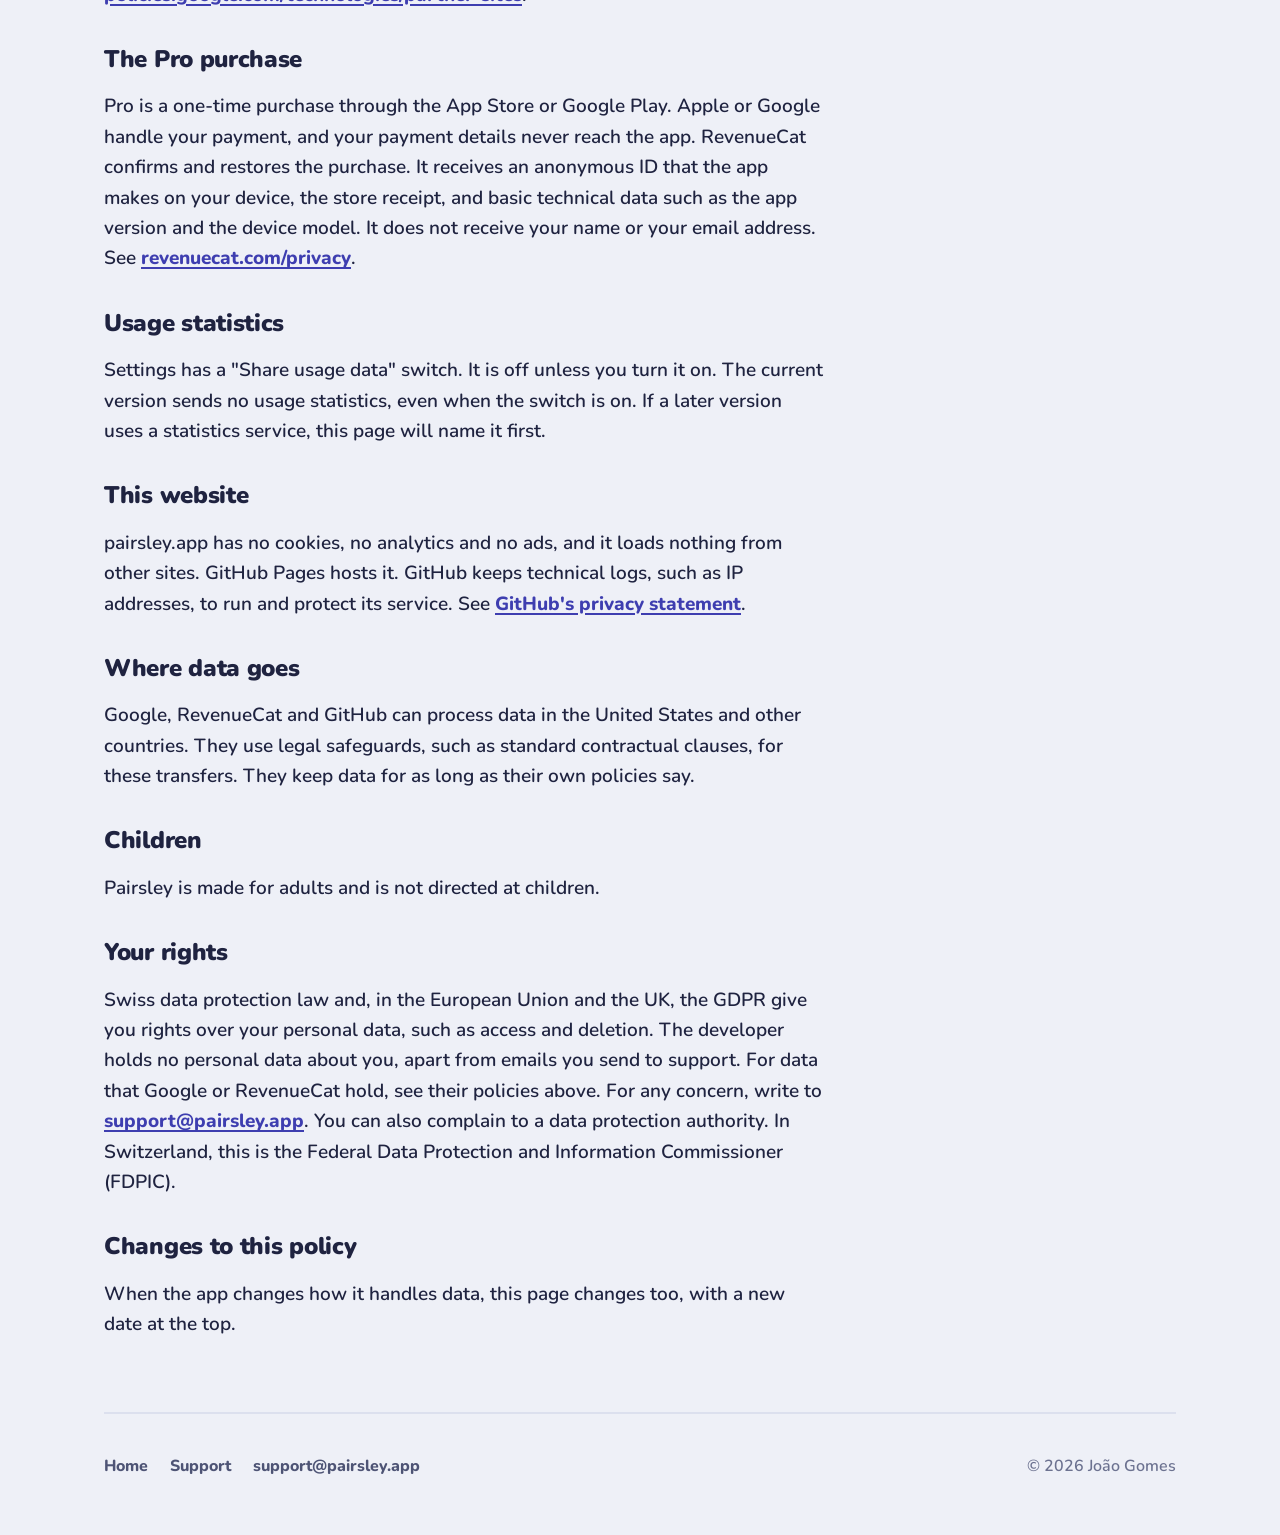
==== commit 61e7991d: "privacy: publish the policy for the 1.0 release Remove the draft notes and add how to change ad choi" ====
--- a/privacy/index.html
+++ b/privacy/index.html
@@ -9,6 +9,15 @@
   <meta name="theme-color" content="#EEF0F7">
   <link rel="icon" type="image/png" sizes="32x32" href="../assets/icons/icon-32.png">
   <link rel="apple-touch-icon" href="../assets/icons/apple-touch-icon.png">
+  <link rel="canonical" href="https://pairsley.app/privacy/">
+  <link rel="manifest" href="../site.webmanifest">
+  <meta property="og:type" content="website">
+  <meta property="og:site_name" content="Pairsley">
+  <meta property="og:url" content="https://pairsley.app/privacy/">
+  <meta property="og:title" content="Privacy policy | Pairsley">
+  <meta property="og:description" content="How the Pairsley memory game handles your data. No account, progress stays on your phone, ads in the free version.">
+  <meta property="og:image" content="https://pairsley.app/assets/og.jpg">
+  <meta name="twitter:card" content="summary_large_image">
   <link rel="stylesheet" href="../assets/site.css">
 </head>
 <body>
@@ -24,14 +33,10 @@
   <div class="prose">
     <p class="eyebrow">Privacy policy</p>
     <h1>No account. Your progress stays on your phone.</h1>
-    <p class="meta">Draft of 22 October 2026. Applies to the Pairsley app for iOS and Android.</p>
-
-    <div class="card note">
-      <p><strong>Pairsley is not released yet.</strong> This page describes the version in testing. The full policy will be here before the app is in the stores.</p>
-    </div>
+    <p class="meta">Effective 27 October 2026. Applies to the Pairsley app for iOS and Android, and to this website.</p>
 
     <div class="card">
-      <p><strong>The short version.</strong> Pairsley has no account and no sign-up. Your levels, stars and settings stay on your device. The free version shows ads from Google AdMob, and AdMob uses device data to show and measure those ads. Pairsley Pro removes the ads. The Pro purchase goes through the App Store or Google Play, and RevenueCat confirms it with an anonymous ID.</p>
+      <p><strong>The short version.</strong> Pairsley has no account and no sign-up. Your levels, stars, settings and own decks stay on your device. The free version shows ads from Google AdMob, and AdMob uses device data to show and measure those ads. Pairsley Pro removes the ads. The Pro purchase goes through the App Store or Google Play, and RevenueCat confirms it with an anonymous ID.</p>
     </div>
 
     <h2>Who is responsible</h2>
@@ -43,25 +48,32 @@
       <li>Your settings, such as sound, haptics, card size and the deck you use.</li>
       <li>Whether you own Pro, so that Pro works offline.</li>
       <li>The decks you make yourself: their words, and copies of the photos you pick for them. The app asks only for the photos you choose and never uploads them.</li>
-      <li>When you last saw an ad, so that the app can keep ads apart.</li>
+      <li>When you last saw an ad, and when a trial ends, so that the app can keep ads apart and end trials on time.</li>
     </ul>
-    <p>Your phone's backup, iCloud or Google, can include this data. Deleting the app deletes it.</p>
+    <p>The developer cannot see this data. Your phone's backup, iCloud or Google, can include it. Deleting the app deletes it.</p>
 
     <h2>Ads in the free version</h2>
-    <p>The free version shows a full-screen ad after some cleared levels, from level 20 on, and a video ad when you ask for an extra heart or a deck trial. Google AdMob provides these ads. To show, measure and protect them from fraud, AdMob collects data such as your device's advertising ID, your approximate location from your IP address, and how you interact with the ads.</p>
-    <p>Before the first ad, the app tells you about the ads. In the EEA, the UK and Switzerland, Google then asks for your consent. On iPhone, Apple then asks if the app may track you. If you say no, you still get ads, but they are not personalised. Google explains its use of data at <a href="https://policies.google.com/technologies/partner-sites" rel="noopener">policies.google.com/technologies/partner-sites</a>.</p>
+    <p>The free version shows a full-screen ad after some cleared levels, from level 20 on. It shows a video ad only when you ask for one: for an extra heart, a 24-hour deck trial or an hour of your own decks. Google AdMob provides these ads. To show, measure and protect them from fraud, AdMob collects data such as your device's advertising ID, your approximate location from your IP address, and how you interact with the ads.</p>
+    <p>Before the first ad, the app tells you about the ads. In the EEA, the UK and Switzerland, Google then asks for your consent. On iPhone, Apple then asks if the app may track you. If you say no, you still get ads, but they are not personalised.</p>
+    <p>You can change your choice at any time. Where Google's consent applies, open Settings in Pairsley and tap Ad privacy choices. On iPhone, open the Settings app, then Privacy &amp; Security, then Tracking. Google explains its use of data at <a href="https://policies.google.com/technologies/partner-sites" rel="noopener">policies.google.com/technologies/partner-sites</a>.</p>
 
     <h2>The Pro purchase</h2>
-    <p>Pro is a one-time purchase through the App Store or Google Play. Apple or Google handle your payment, and your payment details never reach the app. RevenueCat confirms and restores the purchase. It receives an anonymous ID that the app makes on your device, and the store receipt. It does not receive your name or your email address. See <a href="https://www.revenuecat.com/privacy" rel="noopener">revenuecat.com/privacy</a>.</p>
+    <p>Pro is a one-time purchase through the App Store or Google Play. Apple or Google handle your payment, and your payment details never reach the app. RevenueCat confirms and restores the purchase. It receives an anonymous ID that the app makes on your device, the store receipt, and basic technical data such as the app version and the device model. It does not receive your name or your email address. See <a href="https://www.revenuecat.com/privacy" rel="noopener">revenuecat.com/privacy</a>.</p>
 
     <h2>Usage statistics</h2>
     <p>Settings has a "Share usage data" switch. It is off unless you turn it on. The current version sends no usage statistics, even when the switch is on. If a later version uses a statistics service, this page will name it first.</p>
+
+    <h2>This website</h2>
+    <p>pairsley.app has no cookies, no analytics and no ads, and it loads nothing from other sites. GitHub Pages hosts it. GitHub keeps technical logs, such as IP addresses, to run and protect its service. See <a href="https://docs.github.com/en/site-policy/privacy-policies/github-general-privacy-statement" rel="noopener">GitHub's privacy statement</a>.</p>
+
+    <h2>Where data goes</h2>
+    <p>Google, RevenueCat and GitHub can process data in the United States and other countries. They use legal safeguards, such as standard contractual clauses, for these transfers. They keep data for as long as their own policies say.</p>
 
     <h2>Children</h2>
     <p>Pairsley is made for adults and is not directed at children.</p>
 
     <h2>Your rights</h2>
-    <p>Swiss data protection law and, in the European Union, the GDPR give you rights over your personal data. The developer holds no personal data about you. For data that Google or RevenueCat hold, see their policies above. For any concern, write to <a href="mailto:support@pairsley.app">support@pairsley.app</a>.</p>
+    <p>Swiss data protection law and, in the European Union and the UK, the GDPR give you rights over your personal data, such as access and deletion. The developer holds no personal data about you, apart from emails you send to support. For data that Google or RevenueCat hold, see their policies above. For any concern, write to <a href="mailto:support@pairsley.app">support@pairsley.app</a>. You can also complain to a data protection authority. In Switzerland, this is the Federal Data Protection and Information Commissioner (FDPIC).</p>
 
     <h2>Changes to this policy</h2>
     <p>When the app changes how it handles data, this page changes too, with a new date at the top.</p>
--- a/assets/site.css
+++ b/assets/site.css
@@ -21,11 +21,11 @@
   --line: #DCE0EE;
   --edge: #D6D9EA;
   --shadow: 31, 35, 64;
-  --tint-flags: #E3EEFB;
-  --tint-landmarks: #F5EDDD;
-  --tint-art: #F4E5EC;
-  --tint-math: #DFF3EA;
-  --tint-more: #ECEAFB;
+  --tint-flags: #CFE1F8;
+  --tint-landmarks: #F1E0C2;
+  --tint-art: #F0D5E1;
+  --tint-math: #CBEBDC;
+  --tint-more: #DEDBF8;
   --tag: #FDE7DA;
   --tag-ink: #8A3A0B;
   --radius: 24px;
@@ -68,8 +68,9 @@
 .phone img { display: block; width: 100%; border-radius: 26px; }
 
 /* A pair of cards, enlarged: card = card */
-.pair { display: inline-flex; align-items: center; gap: 12px; background: var(--surface); border-radius: var(--radius); padding: 14px 16px; box-shadow: 0 5px 0 var(--edge), 0 22px 44px rgba(var(--shadow), 0.18); }
-.pair img { display: block; width: 96px; border-radius: 18px; }
+.pair { display: inline-flex; align-items: center; gap: 12px; background: #EFF1F7; border-radius: var(--radius); padding: 14px 16px; box-shadow: 0 5px 0 var(--edge), 0 22px 44px rgba(var(--shadow), 0.18); }
+.pair img { display: block; width: 96px; border-radius: 18% / 14%; }
+.pair img.sq { border-radius: 17%; }
 .pair .eq { font-size: 34px; font-weight: 900; color: var(--accent); line-height: 1; }
 
 /* Hero */
@@ -89,24 +90,30 @@
 .section-lead { color: var(--ink-soft); font-size: 21px; margin: 0 0 32px; max-width: 52ch; }
 .tag { display: inline-block; vertical-align: 2px; margin-left: 6px; padding: 1px 9px; border-radius: 999px; background: var(--tag); color: var(--tag-ink); font-size: 13px; font-weight: 900; letter-spacing: 0.5px; }
 
-/* Decks: five tiles, the Flags tile spans two rows */
-.decks { display: grid; grid-template-columns: 1.2fr 1fr 1fr; grid-template-rows: auto auto; gap: 18px; }
-.deck { border-radius: var(--radius); padding: 26px; display: flex; flex-direction: column; gap: 18px; }
+/* Decks: five white tiles, the Flags tile spans two rows. Each tile
+   shows its pair on a panel in the deck's colour. */
+.decks { display: grid; grid-template-columns: 1.2fr 1fr 1fr; grid-template-rows: auto auto; gap: 20px; }
+.deck { background: var(--surface); border-radius: var(--radius); padding: 12px 12px 24px; display: flex; flex-direction: column; gap: 18px; box-shadow: 0 5px 0 var(--edge), 0 18px 36px rgba(var(--shadow), 0.08); }
+.deck .stage { border-radius: 18px; padding: 26px 16px; display: flex; align-items: center; justify-content: center; }
+.deck .info { padding: 0 14px; }
 .deck h3 { margin: 0; font-size: 22px; font-weight: 900; }
 .deck p { margin: 4px 0 0; color: var(--ink-soft); font-size: 17px; }
-.deck .pair { align-self: flex-start; box-shadow: 0 4px 0 rgba(var(--shadow), 0.08); }
-.deck .pair img { width: 84px; border-radius: 16px; }
-.deck-flags { background: var(--tint-flags); grid-row: span 2; justify-content: space-between; }
-.deck-flags .pair { align-self: center; margin: auto 0; }
-.deck-flags .pair img { width: 140px; }
-.deck-landmarks { background: var(--tint-landmarks); }
-.deck-art { background: var(--tint-art); }
-.deck-math { background: var(--tint-math); }
-.deck-more { background: var(--tint-more); justify-content: space-between; }
-.deck-more ul { display: flex; flex-wrap: wrap; gap: 10px; margin: 0; padding: 0; list-style: none; }
+/* In a tile the pair shrinks with the tile, so it never spills out. */
+.deck .pair { display: flex; width: 100%; max-width: 250px; box-shadow: 0 4px 0 rgba(var(--shadow), 0.10); }
+.deck .pair img { flex: 1 1 0; min-width: 0; width: auto; }
+.deck .pair .eq { flex: none; }
+.deck-flags { grid-row: span 2; }
+.deck-flags .stage { flex: 1; }
+.deck-flags .pair { max-width: 340px; }
+.deck-flags .stage { background: var(--tint-flags); }
+.deck-landmarks .stage { background: var(--tint-landmarks); }
+.deck-art .stage { background: var(--tint-art); }
+.deck-math .stage { background: var(--tint-math); }
+.deck-more .stage { background: var(--tint-more); flex: 1; }
+.deck-more ul { display: flex; flex-wrap: wrap; justify-content: center; gap: 10px; margin: 0; padding: 0; list-style: none; }
+.deck-more li { background: var(--surface); border-radius: 999px; padding: 9px 18px; font-weight: 900; font-size: 17px; box-shadow: 0 3px 0 rgba(var(--shadow), 0.12); }
 .deck-more .tag { margin: 0 2px; }
-.deck-more li { background: var(--surface); border-radius: 999px; padding: 8px 16px; font-weight: 900; font-size: 16px; box-shadow: 0 3px 0 rgba(var(--shadow), 0.08); }
-.deck-note { color: var(--ink-soft); font-size: 17px; margin: 18px 0 0; }
+.deck-note { color: var(--ink-soft); font-size: 17px; margin: 22px 0 0; }
 
 /* Text beside a phone */
 .split { display: grid; grid-template-columns: 1fr 1fr; gap: 64px; align-items: center; }
